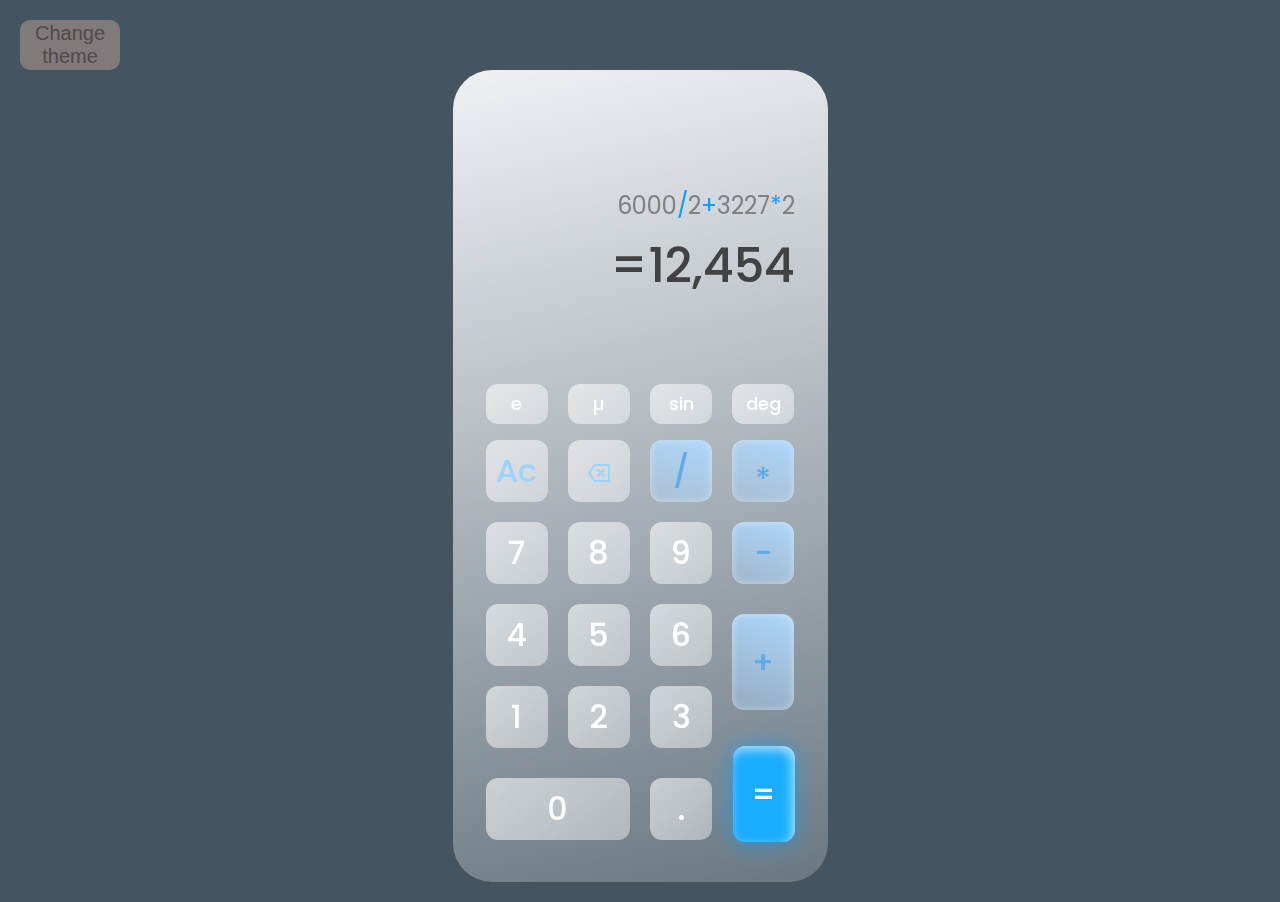
==== index.html @ 7579fffa "task6" ====
<!DOCTYPE html>
<html lang="en">
<head>
    <meta charset="UTF-8">
    <meta http-equiv="X-UA-Compatible" content="IE=edge">
    <meta name="viewport" content="width=device-width, initial-scale=1.0">
    <title>calculator</title>
    <link rel="preconnect" href="https://fonts.googleapis.com">
    <link rel="preconnect" href="https://fonts.gstatic.com" crossorigin>
    <link href="https://fonts.googleapis.com/css2?family=Poppins:wght@400;500&family=Roboto:wght@300;400;700&display=swap" rel="stylesheet">
    <link rel="stylesheet" href="css/lighttheme.min.css" id="theme">
</head>
<body>
    <section class="bg">
        <button class="change" id="switchMode">Change theme</button>
    <div class="calc">
        <div class="calc__screen">
         <div class="calc__screen-one">6000<span>/</span>2<span>+</span>3227<span>*</span>2</div>
         <div class="calc__screen-two black">=12,454</div>
        </div>
        <div class="calc__buttons">
            <div class="btn e little">e</div>
            <div class="btn u little">µ</div>
            <div class="btn sin little">sin</div>
            <div class="btn deg little">deg</div>
            <div class="btn ac">Ac</div>
            <div class="btn vector ac"><img src="icons/vec.png" alt=""></div>
            <div class="btn division light">/</div>
            <div class="btn mult light"><img  src="icons/mult.png" alt=""></div>
            <div class="btn seven">7</div>
            <div class="btn eight">8</div>
            <div class="btn nine">9</div>
            <div class="btn minus light">-</div>
            <div class="btn four">4</div>
            <div class="btn five">5</div>
            <div class="btn six">6</div>
            <div class="btn plus light">+</div>
            <div class="btn one down">1</div>
            <div class="btn two down">2</div>
            <div class="btn three down">3</div>
            <div class="btn zero">0</div>
            <div class="btn dot">.</div>
            <div class="btn equal blue">=</div>
        </div>
     </div>
    </section>
    <script src="js/changetheme.js"></script>
</body>
</html>
---- css/lighttheme.min.css ----
*{-webkit-box-sizing:border-box;box-sizing:border-box;padding:0;margin:0}.bg{padding:20px;background:#445561}.bg .change{width:100px;height:50px;cursor:pointer;background:#817a7a;color:#4f4949;font-size:20px;border-radius:10px;border:none;-webkit-transition:all 1s;transition:all 1s}.bg .change:hover{color:#ecdfdf;background:#5b5a5a}.calc{margin:0px auto;padding:118px 33px 40px 33px;width:375px;height:812px;border-radius:39px;background:linear-gradient(167.27deg, #F7F8FB -5.94%, rgba(247, 248, 251, 0.19) 103.62%);-webkit-backdrop-filter:blur(51px);backdrop-filter:blur(51px)}.calc__screen{height:192px}.calc__screen-one{height:36px;max-width:310px;font-family:"Poppins";font-style:normal;font-weight:400;font-size:24px;line-height:36px;text-align:right;color:#818181}.calc__screen-one span{color:#109dff}.calc__screen-two{margin-top:6px;height:72px;max-width:310px;font-family:"Poppins";font-style:normal;font-weight:500;font-size:48px;line-height:72px;color:#424242;text-align:right}.calc__buttons{display:grid;grid-template-areas:"e u sin deg" "ac vector division mult" "seven eight nine minus" "four five six plus" "one two three plus" "zero zero dot equal";gap:20px;justify-items:center}.calc__buttons .btn{width:62px;height:62px;background:linear-gradient(129.7deg, rgba(255, 255, 255, 0.6) -9.69%, rgba(255, 255, 255, 0.4) 114.23%);border-radius:12px;font-family:Poppins;font-weight:500;font-size:32px;line-height:62px;color:#fff;text-align:center;cursor:pointer;-webkit-user-select:none;-moz-user-select:none;-ms-user-select:none;user-select:none}.calc__buttons .btn:hover{-webkit-filter:brightness(90%);filter:brightness(90%)}.calc__buttons .btn:active{-webkit-filter:brightness(70%);filter:brightness(70%)}.calc .little{position:relative;height:40px;line-height:40px;top:4px;font-size:18px}.calc .light{background:linear-gradient(203.57deg, #ADD8FF -8.99%, rgba(173, 216, 255, 0.28) 111.42%);-webkit-box-shadow:inset 0px 0px 9px rgba(255,255,255,.43);box-shadow:inset 0px 0px 9px rgba(255,255,255,.43);color:#63abe8}.calc .mult{line-height:55px}.calc .ac{color:#9dd3f9}.calc .division{color:#63abe8}.calc .plus{grid-area:plus;height:96px;line-height:96px;margin-top:10px}.calc .zero{grid-area:zero;width:144px}.calc .equal{position:absolute;bottom:40px;right:33px;height:96px;line-height:96px}.calc .blue{background:#19acff;-webkit-box-shadow:-1px 1px 23px rgba(0,163,255,.65),inset -3px 4px 11px #b0dfff;box-shadow:-1px 1px 23px rgba(0,163,255,.65),inset -3px 4px 11px #b0dfff}.calc .down{margin-bottom:10px}
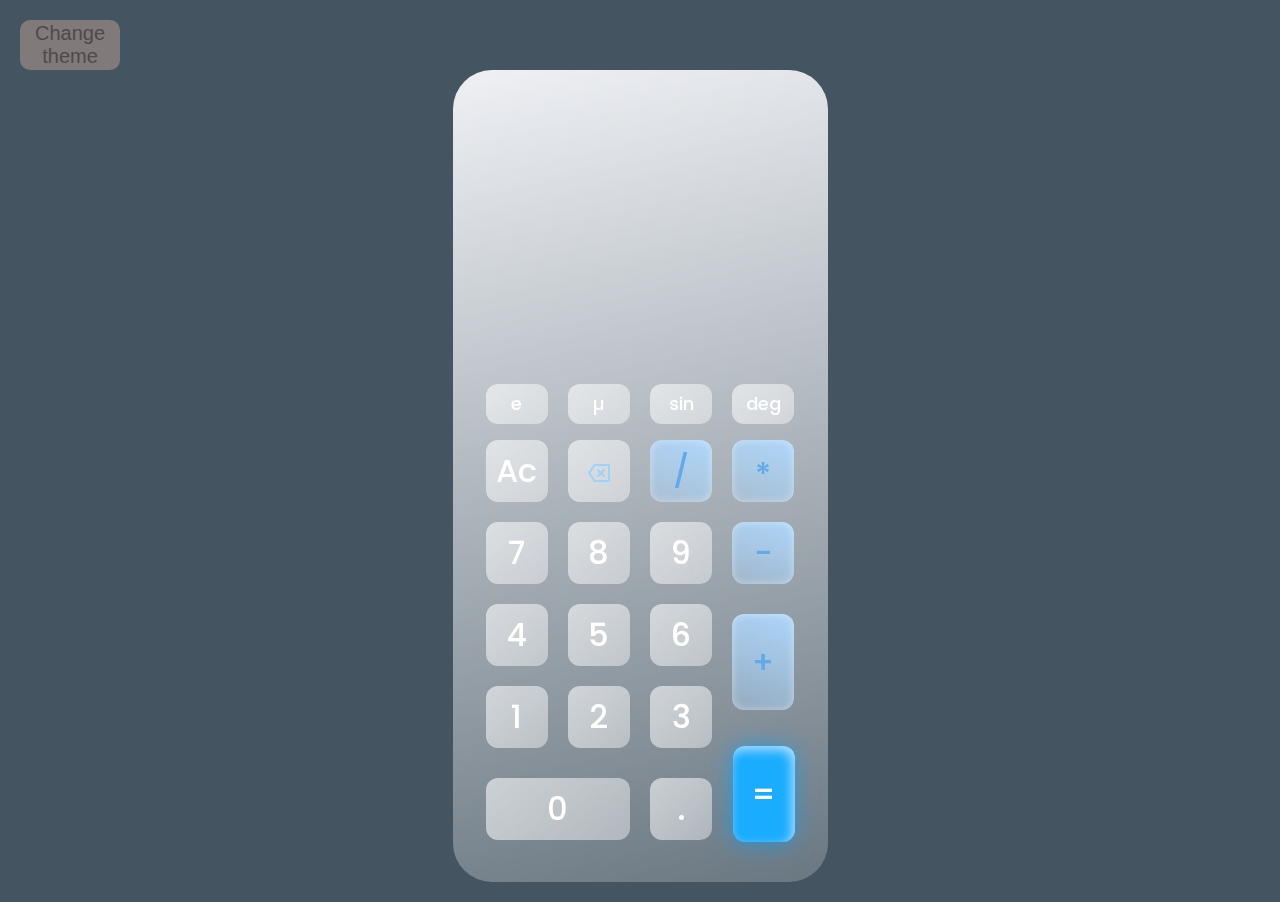
==== commit 37a1ee2a: "add eventlistener and functions" ====
--- a/index.html
+++ b/index.html
@@ -13,37 +13,39 @@
 <body>
     <section class="bg">
         <button class="change" id="switchMode">Change theme</button>
-    <div class="calc">
-        <div class="calc__screen">
-         <div class="calc__screen-one">6000<span>/</span>2<span>+</span>3227<span>*</span>2</div>
-         <div class="calc__screen-two black">=12,454</div>
+    <div class="calculator">
+        <div class="calculator__screen">
+         <div class="calculator__screen-one "></div>
+         <div class="calculator__screen-two" id="result"></div>
         </div>
-        <div class="calc__buttons">
-            <div class="btn e little">e</div>
-            <div class="btn u little">µ</div>
-            <div class="btn sin little">sin</div>
-            <div class="btn deg little">deg</div>
-            <div class="btn ac">Ac</div>
-            <div class="btn vector ac"><img src="icons/vec.png" alt=""></div>
-            <div class="btn division light">/</div>
-            <div class="btn mult light"><img  src="icons/mult.png" alt=""></div>
-            <div class="btn seven">7</div>
-            <div class="btn eight">8</div>
-            <div class="btn nine">9</div>
-            <div class="btn minus light">-</div>
-            <div class="btn four">4</div>
-            <div class="btn five">5</div>
-            <div class="btn six">6</div>
-            <div class="btn plus light">+</div>
-            <div class="btn one down">1</div>
-            <div class="btn two down">2</div>
-            <div class="btn three down">3</div>
-            <div class="btn zero">0</div>
-            <div class="btn dot">.</div>
-            <div class="btn equal blue">=</div>
+        <div class="calculator__buttons">
+            <div class="btn symbol little " id ="exponent">e</div>
+            <div class="btn symbol  little " id="no-name">µ</div>
+            <div class="btn symbol  little " id="sinus">sin</div>
+            <div class="btn symbol little " id="degree">deg</div>
+            <div class="btn num" id="all-clear">Ac</div>
+            <div class="btn symbol all-clear num" id="del"><img src="icons/vec.png" alt=""></div>
+            <div class="btn symbol light " id="divide">/</div>
+            <div class="btn symbol light mult " id="mult">*</div>
+            <div class="btn symbol seven num">7</div>
+            <div class="btn symbol eight num">8</div>
+            <div class="btn symbol nine num">9</div>
+            <div class="btn symbol light" id="minus">-</div>
+            <div class="btn symbol four num">4</div>
+            <div class="btn symbol five num">5</div>
+            <div class="btn symbol six num">6</div>
+            <div class="btn symbol plus light " id="plus">+</div>
+            <div class="btn symbol one down num">1</div>
+            <div class="btn symbol two down num">2</div>
+            <div class="btn symbol three down num">3</div>
+            <div class="btn symbol zero num">0</div>
+            <div class="btn symbol dot num">.</div>
+            <div class="btn symbol equal blue num" id="equal">=</div>
         </div>
      </div>
     </section>
     <script src="js/changetheme.js"></script>
+    <!-- <script src="js/anotherCalc.js"></script> -->
+    <script src="js/calculator.js"></script>
 </body>
 </html>--- a/css/lighttheme.min.css
+++ b/css/lighttheme.min.css
@@ -1 +1 @@
-*{-webkit-box-sizing:border-box;box-sizing:border-box;padding:0;margin:0}.bg{padding:20px;background:#445561}.bg .change{width:100px;height:50px;cursor:pointer;background:#817a7a;color:#4f4949;font-size:20px;border-radius:10px;border:none;-webkit-transition:all 1s;transition:all 1s}.bg .change:hover{color:#ecdfdf;background:#5b5a5a}.calc{margin:0px auto;padding:118px 33px 40px 33px;width:375px;height:812px;border-radius:39px;background:linear-gradient(167.27deg, #F7F8FB -5.94%, rgba(247, 248, 251, 0.19) 103.62%);-webkit-backdrop-filter:blur(51px);backdrop-filter:blur(51px)}.calc__screen{height:192px}.calc__screen-one{height:36px;max-width:310px;font-family:"Poppins";font-style:normal;font-weight:400;font-size:24px;line-height:36px;text-align:right;color:#818181}.calc__screen-one span{color:#109dff}.calc__screen-two{margin-top:6px;height:72px;max-width:310px;font-family:"Poppins";font-style:normal;font-weight:500;font-size:48px;line-height:72px;color:#424242;text-align:right}.calc__buttons{display:grid;grid-template-areas:"e u sin deg" "ac vector division mult" "seven eight nine minus" "four five six plus" "one two three plus" "zero zero dot equal";gap:20px;justify-items:center}.calc__buttons .btn{width:62px;height:62px;background:linear-gradient(129.7deg, rgba(255, 255, 255, 0.6) -9.69%, rgba(255, 255, 255, 0.4) 114.23%);border-radius:12px;font-family:Poppins;font-weight:500;font-size:32px;line-height:62px;color:#fff;text-align:center;cursor:pointer;-webkit-user-select:none;-moz-user-select:none;-ms-user-select:none;user-select:none}.calc__buttons .btn:hover{-webkit-filter:brightness(90%);filter:brightness(90%)}.calc__buttons .btn:active{-webkit-filter:brightness(70%);filter:brightness(70%)}.calc .little{position:relative;height:40px;line-height:40px;top:4px;font-size:18px}.calc .light{background:linear-gradient(203.57deg, #ADD8FF -8.99%, rgba(173, 216, 255, 0.28) 111.42%);-webkit-box-shadow:inset 0px 0px 9px rgba(255,255,255,.43);box-shadow:inset 0px 0px 9px rgba(255,255,255,.43);color:#63abe8}.calc .mult{line-height:55px}.calc .ac{color:#9dd3f9}.calc .division{color:#63abe8}.calc .plus{grid-area:plus;height:96px;line-height:96px;margin-top:10px}.calc .zero{grid-area:zero;width:144px}.calc .equal{position:absolute;bottom:40px;right:33px;height:96px;line-height:96px}.calc .blue{background:#19acff;-webkit-box-shadow:-1px 1px 23px rgba(0,163,255,.65),inset -3px 4px 11px #b0dfff;box-shadow:-1px 1px 23px rgba(0,163,255,.65),inset -3px 4px 11px #b0dfff}.calc .down{margin-bottom:10px}+*{-webkit-box-sizing:border-box;box-sizing:border-box;padding:0;margin:0}.bg{padding:20px;background:#445561}.bg .change{width:100px;height:50px;cursor:pointer;background:#817a7a;color:#4f4949;font-size:20px;border-radius:10px;border:none;-webkit-transition:all 1s;transition:all 1s}.bg .change:hover{color:#ecdfdf;background:#5b5a5a}.calculator{margin:0px auto;padding:118px 33px 40px 33px;width:375px;height:812px;border-radius:39px;background:linear-gradient(167.27deg, #F7F8FB -5.94%, rgba(247, 248, 251, 0.19) 103.62%);-webkit-backdrop-filter:blur(51px);backdrop-filter:blur(51px)}.calculator__screen{height:192px}.calculator__screen-one{height:36px;max-width:310px;font-family:"Poppins";font-style:normal;font-weight:400;font-size:24px;line-height:36px;text-align:right;color:#818181}.calculator__screen-one span{color:#109dff}.calculator__screen-two{margin-top:6px;height:72px;max-width:310px;font-family:"Poppins";font-style:normal;font-weight:500;font-size:48px;line-height:72px;color:#424242;text-align:right}.calculator__buttons{display:grid;grid-template-areas:"e u sin deg" "ac vector division mult" "seven eight nine minus" "four five six plus" "one two three plus" "zero zero dot equal";gap:20px;justify-items:center}.calculator__buttons .btn{width:62px;height:62px;background:linear-gradient(129.7deg, rgba(255, 255, 255, 0.6) -9.69%, rgba(255, 255, 255, 0.4) 114.23%);border-radius:12px;font-family:Poppins;font-weight:500;font-size:32px;line-height:62px;color:#fff;text-align:center;cursor:pointer;-webkit-user-select:none;-moz-user-select:none;-ms-user-select:none;user-select:none}.calculator__buttons .btn:hover{-webkit-filter:brightness(90%);filter:brightness(90%)}.calculator__buttons .btn:active{-webkit-filter:brightness(70%);filter:brightness(70%)}.calculator .little{position:relative;height:40px;line-height:40px;top:4px;font-size:18px}.calculator .light{background:linear-gradient(203.57deg, #ADD8FF -8.99%, rgba(173, 216, 255, 0.28) 111.42%);-webkit-box-shadow:inset 0px 0px 9px rgba(255,255,255,.43);box-shadow:inset 0px 0px 9px rgba(255,255,255,.43);color:#63abe8}.calculator .mult{line-height:70px}.calculator .all-clear{color:#9dd3f9}.calculator .division{color:#63abe8}.calculator .plus{grid-area:plus;height:96px;line-height:96px;margin-top:10px}.calculator .zero{grid-area:zero;width:144px}.calculator .equal{position:absolute;bottom:40px;right:33px;height:96px;line-height:96px}.calculator .blue{background:#19acff;-webkit-box-shadow:-1px 1px 23px rgba(0,163,255,.65),inset -3px 4px 11px #b0dfff;box-shadow:-1px 1px 23px rgba(0,163,255,.65),inset -3px 4px 11px #b0dfff}.calculator .down{margin-bottom:10px}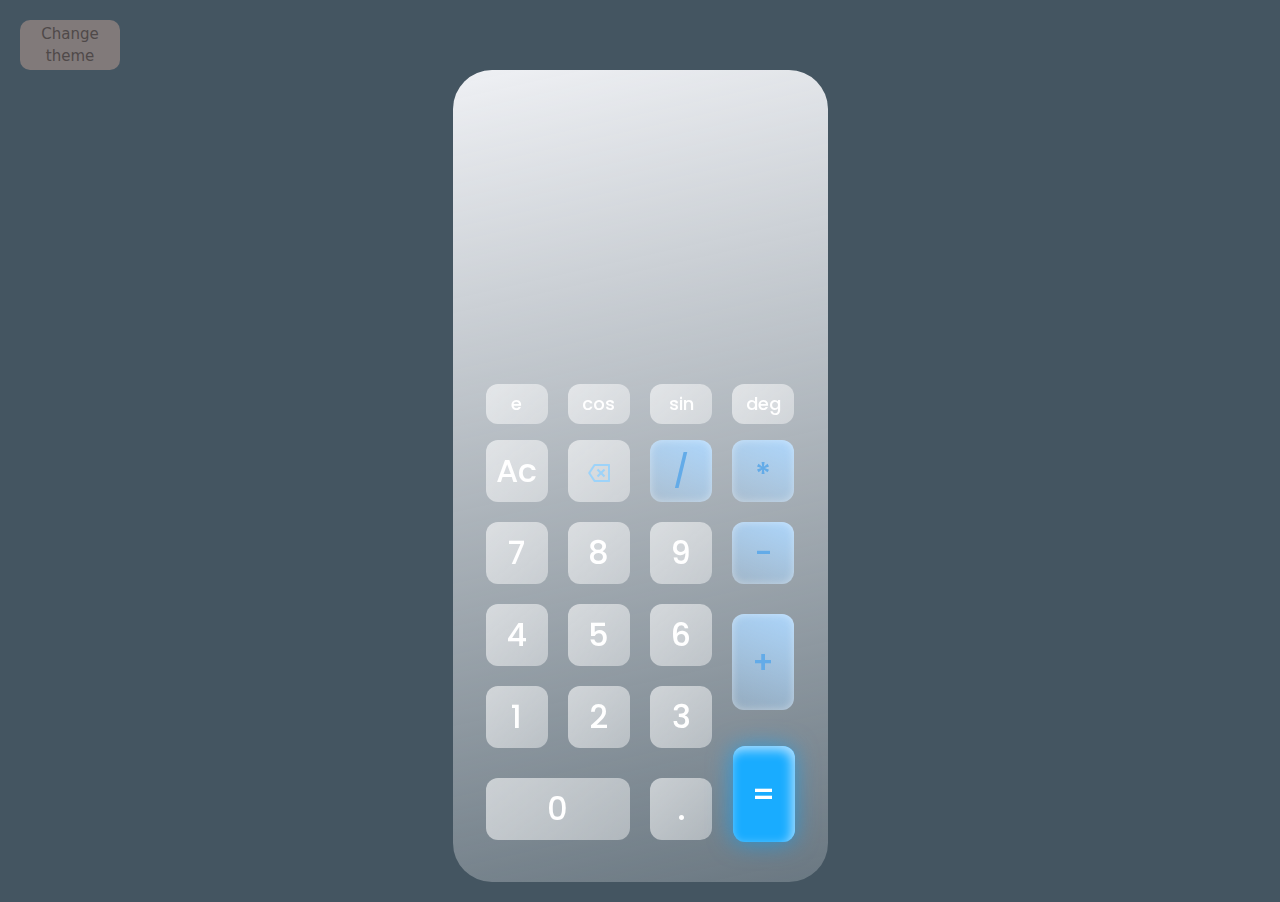
==== commit 5638fe76: "first try" ====
--- a/index.html
+++ b/index.html
@@ -7,45 +7,46 @@
     <title>calculator</title>
     <link rel="preconnect" href="https://fonts.googleapis.com">
     <link rel="preconnect" href="https://fonts.gstatic.com" crossorigin>
-    <link href="https://fonts.googleapis.com/css2?family=Poppins:wght@400;500&family=Roboto:wght@300;400;700&display=swap" rel="stylesheet">
-    <link rel="stylesheet" href="css/lighttheme.min.css" id="theme">
+    <link rel="stylesheet" href="css/bootstrap-reboot.min.css">
+    <link href="https://fonts.googleapis.com/css2?family=Poppins:wght@400;500&family=Roboto:wght@300;400;700&display=swap"
+          rel="stylesheet">
+    <link rel="stylesheet" href="css/style.min.css">
 </head>
 <body>
-    <section class="bg">
-        <button class="change" id="switchMode">Change theme</button>
+<section class="bg">
+    <button class="change" id="switchMode">Change theme</button>
     <div class="calculator">
         <div class="calculator__screen">
-         <div class="calculator__screen-one "></div>
-         <div class="calculator__screen-two" id="result"></div>
+            <div class="calculator__screen-one"></div>
+            <div class="calculator__screen-two" id="result"></div>
         </div>
         <div class="calculator__buttons">
-            <div class="btn symbol little " id ="exponent">e</div>
-            <div class="btn symbol  little " id="no-name">µ</div>
-            <div class="btn symbol  little " id="sinus">sin</div>
-            <div class="btn symbol little " id="degree">deg</div>
-            <div class="btn num" id="all-clear">Ac</div>
-            <div class="btn symbol all-clear num" id="del"><img src="icons/vec.png" alt=""></div>
-            <div class="btn symbol light " id="divide">/</div>
-            <div class="btn symbol light mult " id="mult">*</div>
-            <div class="btn symbol seven num">7</div>
-            <div class="btn symbol eight num">8</div>
-            <div class="btn symbol nine num">9</div>
-            <div class="btn symbol light" id="minus">-</div>
-            <div class="btn symbol four num">4</div>
-            <div class="btn symbol five num">5</div>
-            <div class="btn symbol six num">6</div>
-            <div class="btn symbol plus light " id="plus">+</div>
-            <div class="btn symbol one down num">1</div>
-            <div class="btn symbol two down num">2</div>
-            <div class="btn symbol three down num">3</div>
-            <div class="btn symbol zero num">0</div>
-            <div class="btn symbol dot num">.</div>
-            <div class="btn symbol equal blue num" id="equal">=</div>
+            <button class="btn little" data-operation="e">e</button>
+            <button class="btn little" data-operation="cos">cos</button>
+            <button class="btn little" data-operation="sin">sin</button>
+            <button class="btn little" data-operation="deg">deg</button>
+            <button class="btn" id="clear">Ac</button>
+            <button class="btn clear" id="remove"><span></span></button>
+            <button class="btn light" data-operation="/" id="divide">/</button>
+            <button class="btn light multiple" data-operation="*" id="multiple">*</button>
+            <button class="btn seven" data-num="7">7</button>
+            <button class="btn eight" data-num="8">8</button>
+            <button class="btn nine" data-num="9">9</button>
+            <button class="btn light" id="minus" data-operation="-">-</button>
+            <button class="btn four" data-num="4">4</button>
+            <button class="btn five" data-num="5">5</button>
+            <button class="btn six" data-num="6">6</button>
+            <button class="btn plus light" id="plus" data-operation="+">+</button>
+            <button class="btn one down" data-num="1">1</button>
+            <button class="btn two down" data-num="2">2</button>
+            <button class="btn three down" data-num="3">3</button>
+            <button class="btn zero" data-num="0">0</button>
+            <button class="btn" data-num=".">.</button>
+            <button class="btn equal blue" id="equal">=</button>
         </div>
-     </div>
-    </section>
-    <script src="js/changetheme.js"></script>
-    <!-- <script src="js/anotherCalc.js"></script> -->
-    <script src="js/calculator.js"></script>
+    </div>
+</section>
+<script src="js/changeTheme.js"></script>
+<script src="js/calculator.js"></script>
 </body>
 </html>--- a/css/style.min.css
+++ b/css/style.min.css
@@ -0,0 +1 @@
+*{-webkit-box-sizing:border-box;box-sizing:border-box;padding:0;margin:0}.bg{padding:20px;background:#445561}.bg .change{width:100px;height:50px;cursor:pointer;background:#817a7a;color:#4f4949;font-size:15px;border-radius:10px;border:none;-webkit-transition:all 1s;transition:all 1s}.bg .change:hover{color:#ecdfdf;background:#5b5a5a}.calculator{margin:0px auto;padding:118px 33px 10px 33px;width:375px;height:812px;border-radius:39px;background:linear-gradient(167.27deg, #F7F8FB -5.94%, rgba(247, 248, 251, 0.19) 103.62%);-webkit-backdrop-filter:blur(51px);backdrop-filter:blur(51px)}.dark .calculator{background:linear-gradient(191.34deg, #17181A -4.95%, #17181A 103.74%)}.calculator__screen{height:192px}.calculator__screen-one{height:36px;max-width:310px;font-family:"Poppins";font-style:normal;font-weight:400;font-size:24px;line-height:36px;text-align:right;color:#818181;overflow:hidden;text-overflow:ellipsis}.calculator__screen-two{overflow:hidden;text-overflow:ellipsis;margin-top:6px;height:72px;max-width:310px;font-family:"Poppins";font-style:normal;font-weight:500;font-size:48px;line-height:72px;color:#424242;text-align:right}.dark .calculator__screen-two{color:#fff}.calculator__buttons{display:grid;grid-template-areas:"e u sin deg" "ac vector division multiple" "seven eight nine minus" "four five six plus" "one two three plus" "zero zero dot equal";gap:20px;justify-items:center}.calculator__buttons .btn{width:62px;height:62px;background:linear-gradient(129.7deg, rgba(255, 255, 255, 0.6) -9.69%, rgba(255, 255, 255, 0.4) 114.23%);border-radius:12px;border:none;font-family:Poppins;font-weight:500;font-size:32px;line-height:62px;color:#fff;text-align:center;cursor:pointer;-webkit-user-select:none;-moz-user-select:none;-ms-user-select:none;user-select:none}.calculator__buttons .btn:hover{-webkit-filter:brightness(90%);filter:brightness(90%)}.calculator__buttons .btn:active{-webkit-filter:brightness(70%);filter:brightness(70%)}.dark .calculator__buttons .btn{background:#303136;color:#19acff}.calculator .little{position:relative;height:40px;line-height:40px;top:4px;font-size:18px}.calculator .light{background:linear-gradient(203.57deg, #ADD8FF -8.99%, rgba(173, 216, 255, 0.28) 111.42%);-webkit-box-shadow:inset 0px 0px 9px rgba(255,255,255,.43);box-shadow:inset 0px 0px 9px rgba(255,255,255,.43);color:#63abe8}.dark .calculator .light{background:#005db2;-webkit-box-shadow:none;box-shadow:none}.calculator .multiple{line-height:70px}.calculator .clear{color:#9dd3f9}.calculator .clear span::before{content:url(/icons/vec.png)}.dark .calculator .clear{font-weight:400;font-size:24px;color:#a5a5a5}.calculator .division{color:#63abe8}.calculator .plus{grid-area:plus;height:96px;line-height:96px;margin-top:10px}.calculator .zero{grid-area:zero;width:144px}.calculator .equal{position:absolute;bottom:40px;right:33px;height:96px;line-height:96px}.calculator .blue{background:#19acff;-webkit-box-shadow:-1px 1px 23px rgba(0,163,255,.65),inset -3px 4px 11px #b0dfff;box-shadow:-1px 1px 23px rgba(0,163,255,.65),inset -3px 4px 11px #b0dfff}.dark .calculator .blue{background:#1991ff;color:#b2daff;-webkit-box-shadow:none;box-shadow:none}.calculator .down{margin-bottom:10px}@media(max-height: 719px){.bg{height:100vh}.calculator{padding:80px 18px 10px 18px;border-radius:27px;width:265px;height:500px}.calculator__screen{height:162px}.calculator__buttons{gap:10px;-webkit-box-pack:justify;-ms-flex-pack:justify;justify-content:space-between}.calculator__buttons .btn{border-radius:8px;width:47px;height:33px;font-size:18px;line-height:18px}.calculator__buttons .clear{line-height:7px}.calculator__buttons .little{margin-bottom:3px;height:25px;line-height:25px;font-size:14px}.calculator__buttons .plus{height:57px;line-height:57px;margin-top:0px}.calculator__buttons .zero{width:112px}.calculator__buttons .equal{bottom:14px;right:17px;height:57px;line-height:57px}.calculator__buttons .down{margin-bottom:5px}}@media(max-height: 574px){.bg{height:100vh}.calculator{padding:40px 12px 70px 12px;border-radius:25px;width:220px;height:400px}.calculator__screen{height:117px}.calculator__screen-one{font-size:20px;height:25px}.calculator__screen-two{font-size:44px;height:45px}.calculator__buttons{-webkit-box-pack:justify;-ms-flex-pack:justify;justify-content:space-between;gap:5px}.calculator__buttons .btn{border-radius:8px;width:40px;height:35px;font-size:18px;line-height:18px}.calculator__buttons .clear{line-height:7px}.calculator__buttons .little{height:22px;line-height:22px;font-size:14px;top:2px}.calculator__buttons .plus{height:58px;line-height:58px;margin-top:0px}.calculator__buttons .zero{width:92px}.calculator__buttons .equal{bottom:15px;right:12px;height:58px;line-height:58px}.calculator__buttons .down{margin-bottom:3px}}